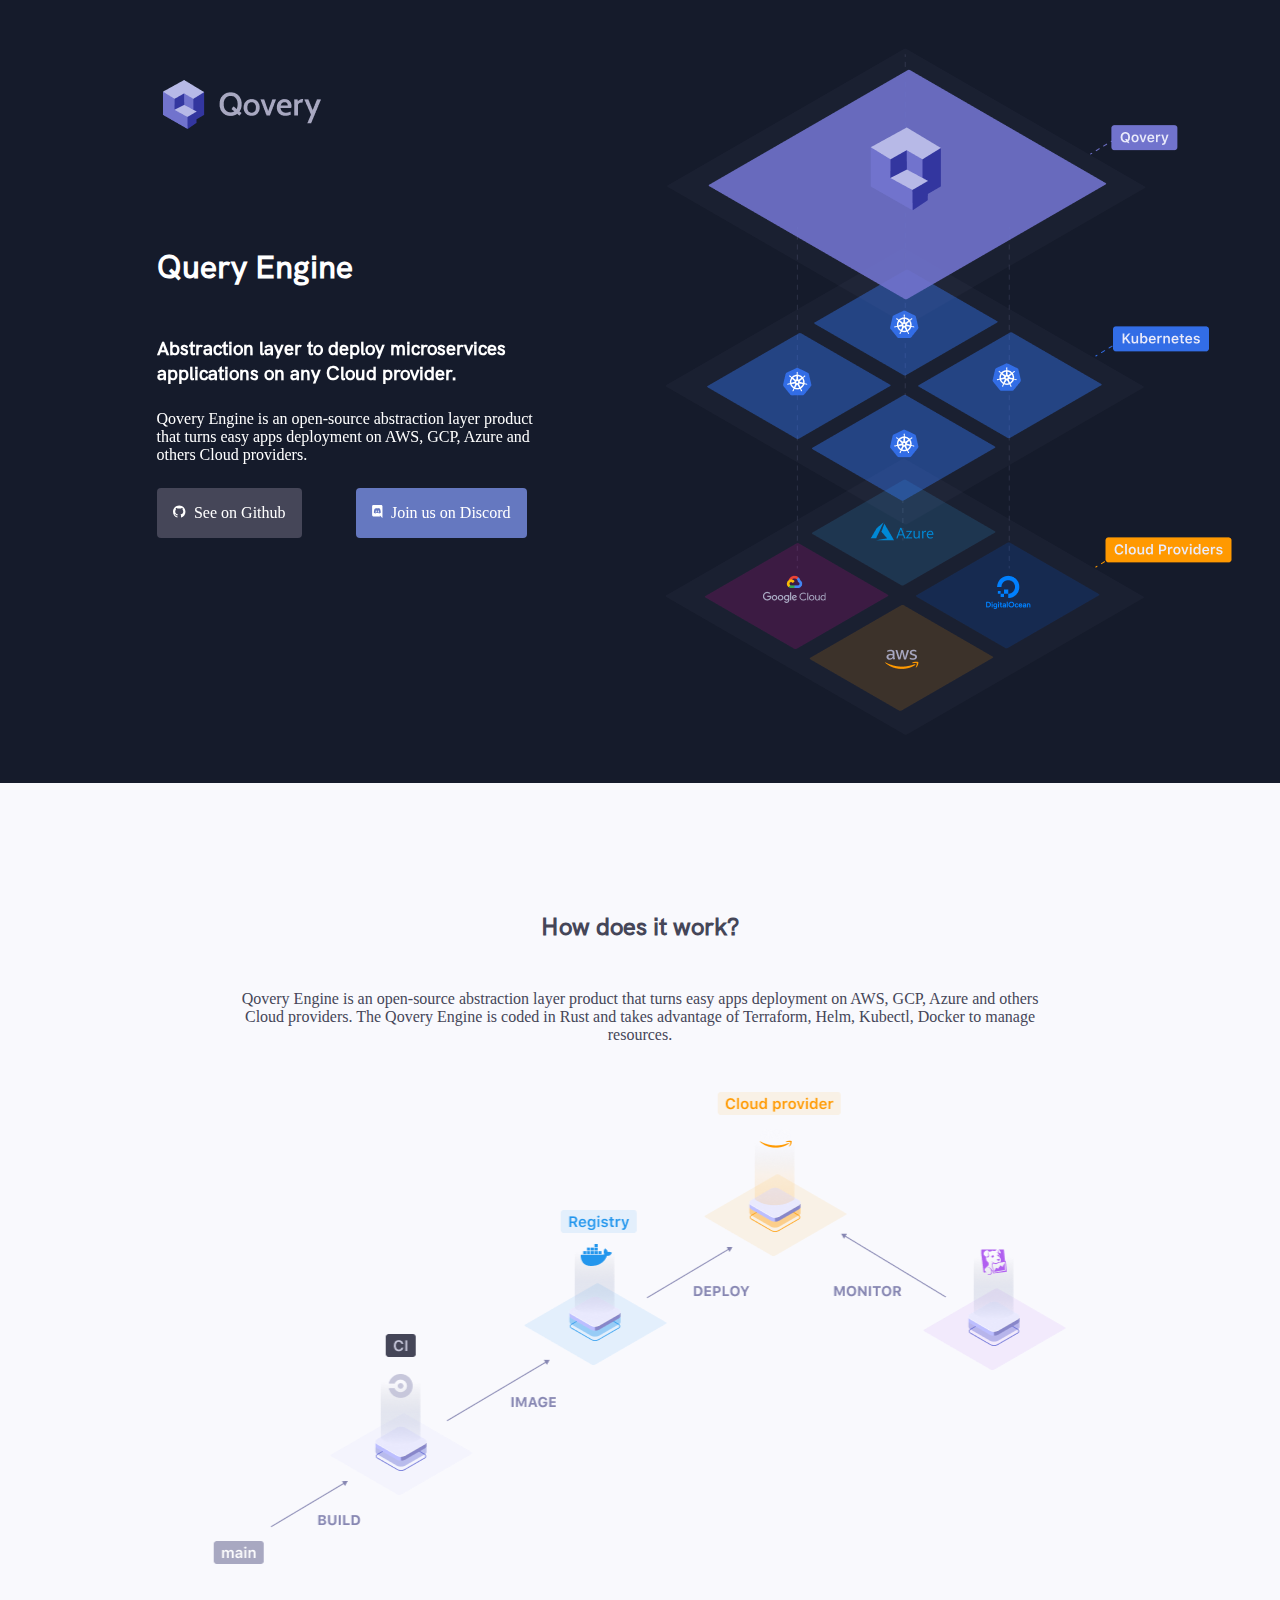
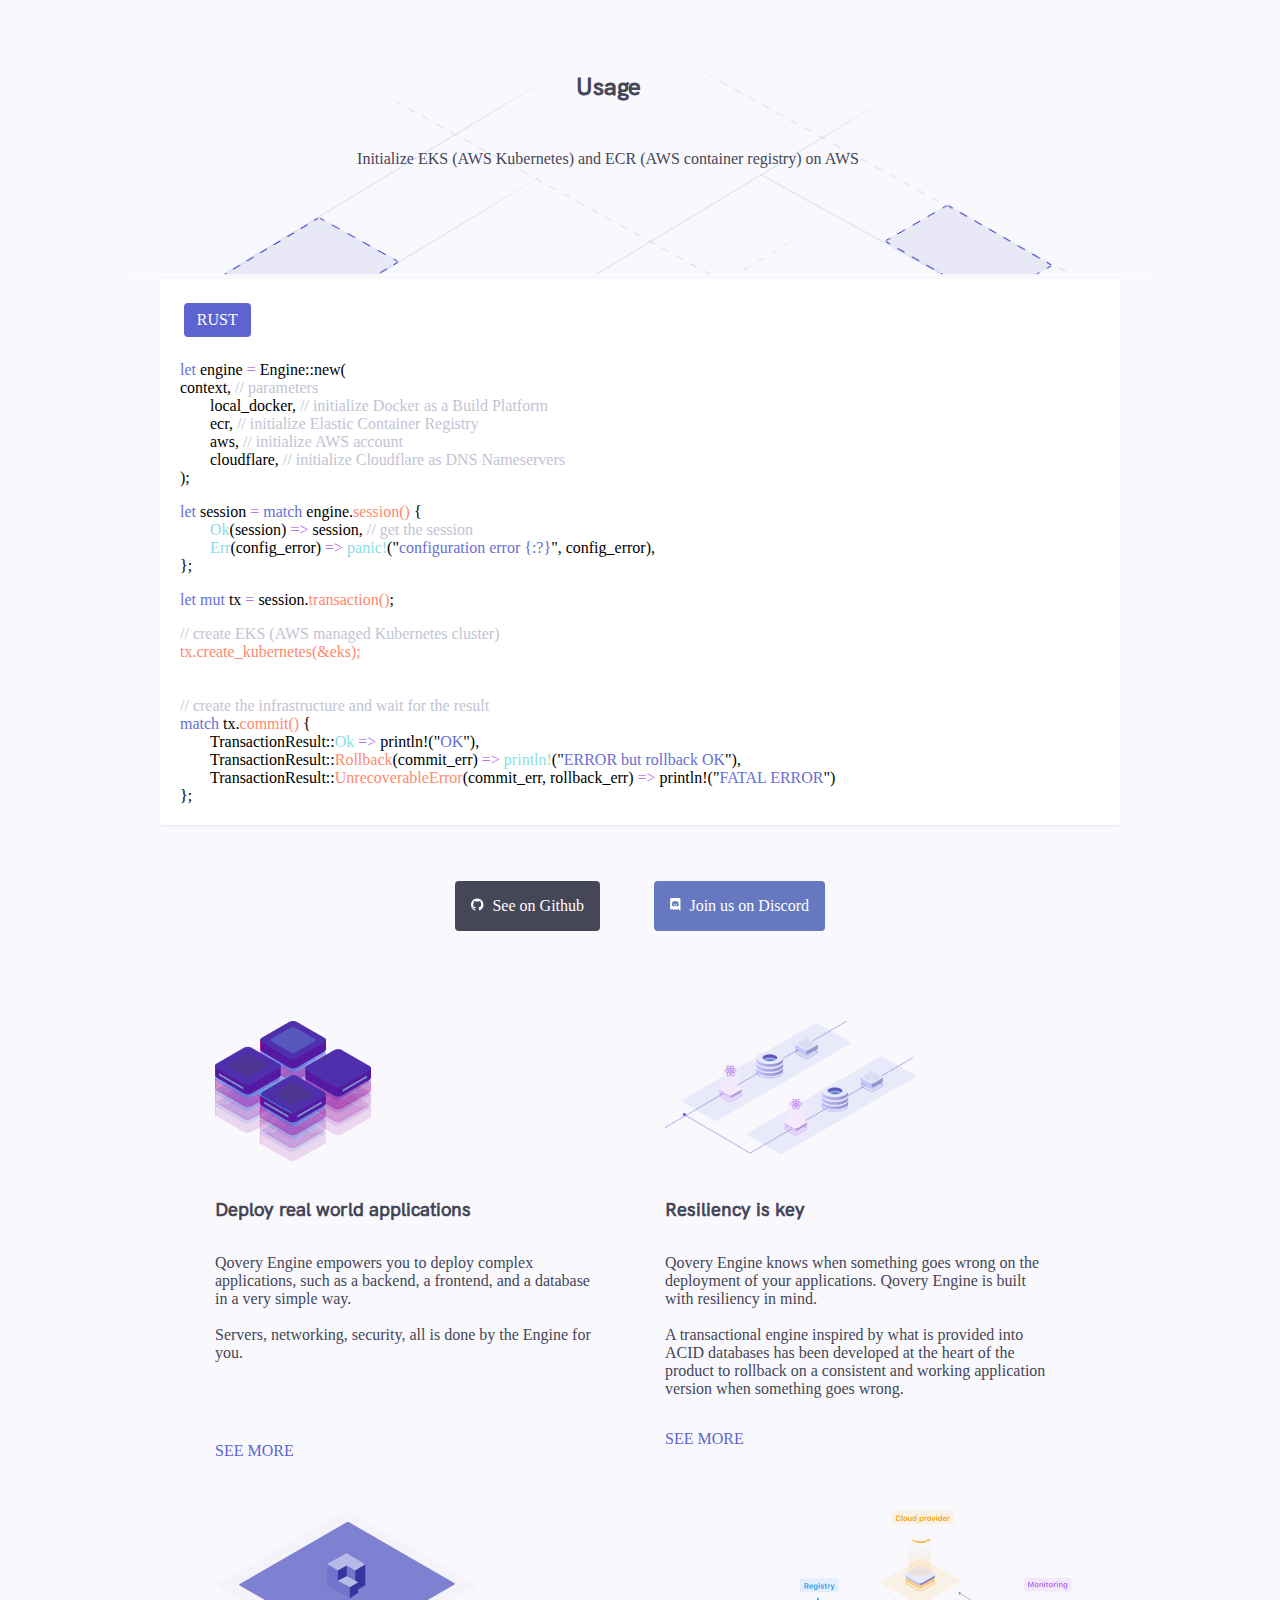
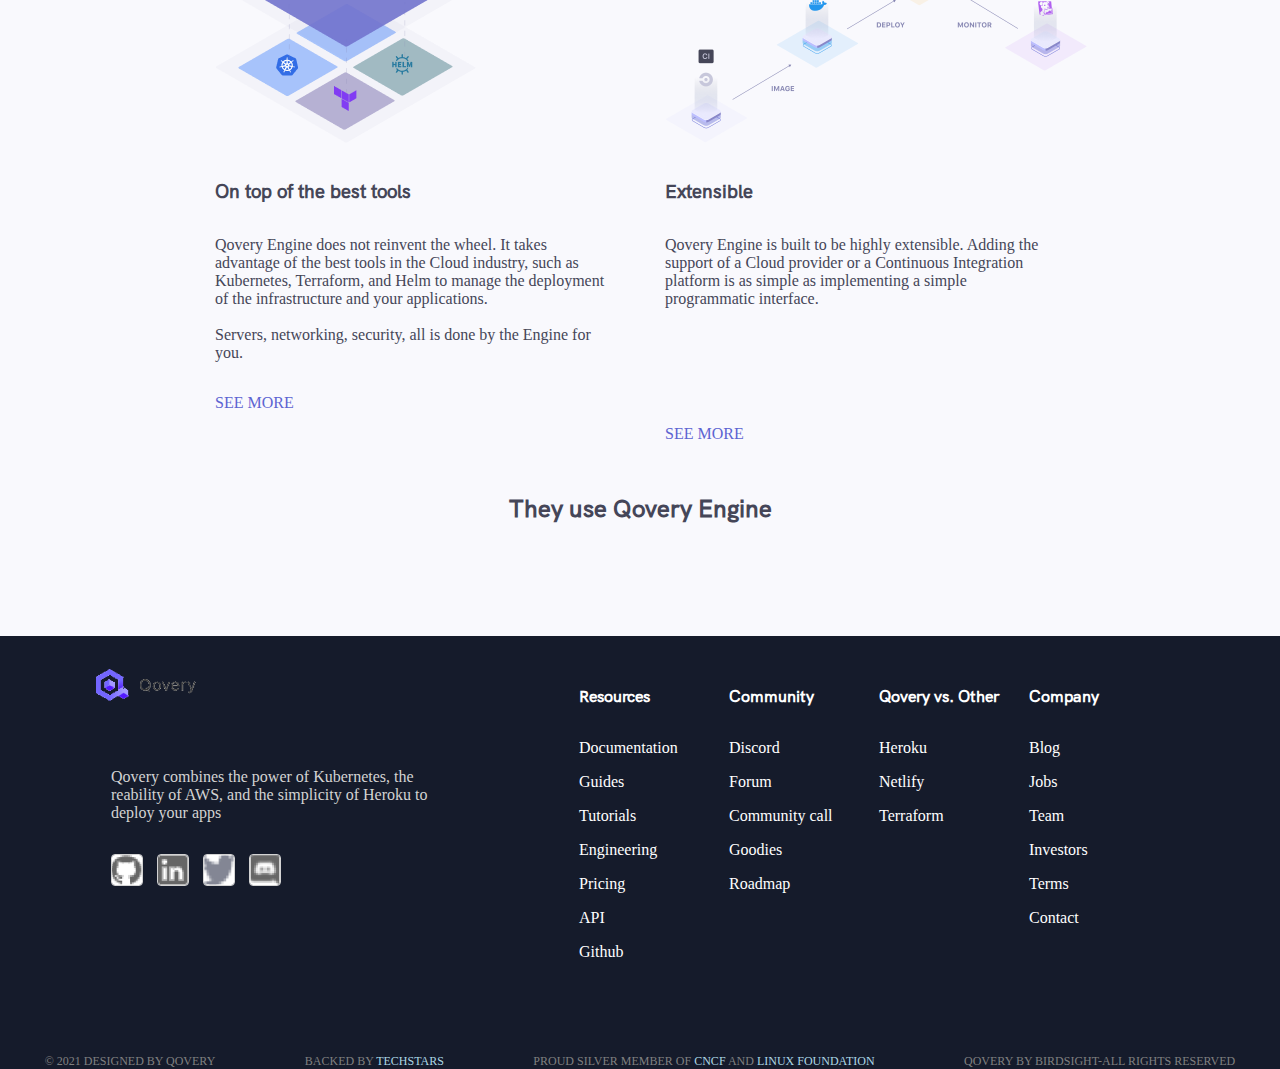
==== maquette3/index.html @ 0a4364fd "Add files via upload" ====
<!DOCTYPE html>
<html lang="fr">

<head>
    <meta charset="UTF-8">
    <meta http-equiv="X-UA-Compatible" content="IE=edge">
    <meta name="viewport" content="width=device-width, initial-scale=1.0">
    <meta name="description" content="Query Engine">
    <link rel="stylesheet" href="webfiles/css/style.css">
    <title>maquette3</title>
</head>

<body>
    <header>
        <div class="header">
            <img src="src/img/Logotype.png" alt="logo de qovery" class="logoQ">
            <div class="headerBody">
                <div class="textHeader">
                    <div class="titregit">
                        <h1>Query Engine</h1>
                        <iframe
                            src="https://ghbtns.com/github-btn.html?user=FauconRemi2&repo=Maquettes&type=star&count=true&size=large"
                            frameborder="0" scrolling="0" width="170" height="30" title="GitHub"></iframe>
                    </div>
                    <h3>Abstraction layer to deploy microservices applications on any Cloud provider.</h3>
                    <p>Qovery Engine is an open-source abstraction layer product that turns easy apps deployment on AWS,
                        GCP, Azure and others Cloud providers. </p>
                    <div class="boutons">
                        <a href="https://github.com/" title="redirection vers github" target="_blank"><img
                                src="src/img/Vector.svg" alt="logo de github">See on Github</a>
                        <a href="https://discord.com/" title="redirection vers discord" target="_blank"><img
                                src="src/img/discordicon.svg" alt="logo de discord">Join us on Discord</a>
                    </div>
                </div>
                <img src="src/img/Group.png" alt="image de presentation qovery" class="imgheader">
            </div>
        </div>
    </header>
    <main>
        <div class="articlesolo">
            <h2>How does it work?</h2>
            <p>Qovery Engine is an open-source abstraction layer product that turns easy apps deployment on AWS, GCP,
                Azure and others Cloud providers. The Qovery Engine is coded in Rust and takes advantage of Terraform,
                Helm, Kubectl, Docker to manage resources.</p>
            <img src="src/img/Group2.png" alt="processuce de mise en ligne sur le cloud provider">
            <div class="usage">
                <div class="UText">
                    <h2>Usage</h2>
                    <p>Initialize EKS (AWS Kubernetes) and ECR (AWS container registry) on AWS</p>
                </div>
                <img src="src/img/unknown.png" alt="image">
                <div class="code">
                    <a href="#">RUST</a>

                    <code><span class="bleu">let</span> engine <span class="opperateur">=</span> Engine::new(</code>
                    <code>context, <span class="commentaire">// parameters</span></code>
                    <code
                        class="tab">local_docker, <span class="commentaire">// initialize Docker as a Build Platform</span></code>
                    <code
                        class="tab">ecr, <span class="commentaire">// initialize Elastic Container Registry</span></code>
                    <code class="tab">aws, <span class="commentaire">// initialize AWS account</span></code>
                    <code
                        class="tab">cloudflare, <span class="commentaire">// initialize Cloudflare as DNS Nameservers</span></code>
                    <code>);</code>
                    <div></div>
                    <code><span class="bleu">let</span> session <span class="opperateur">=</span> <span class="bleu">match</span> engine.<span class="orange">session()</span> {</code>
                    <code
                        class="tab"><span class="t">Ok</span>(session) <span class="opperateur">=></span> session, <span class="commentaire">// get the session</span></code>
                    <code
                        class="tab"><span class="t">Err</span>(config_error) <span class="opperateur">=></span> <span class="t">panic!</span>("<span class="bleu">configuration error {:?}</span>", config_error),</code>
                    <code>};</code>
                    <div></div>
                    <code><span class="bleu">let mut</span> tx <span class="opperateur">=</span> session.<span class="orange">transaction()</span>;</code>
                    <div></div>
                    <code><span class="commentaire">// create EKS (AWS managed Kubernetes cluster)</span></code>
                    <span class="orange"><code>tx.<span class="orange">create_kubernetes</span>(&eks);</code></span>
                    <div></div>
                    <code><span class="commentaire">// create the infrastructure and wait for the result</span></code>
                    <code><span class="bleu">match</span> tx.<span class="orange">commit()</span> {</code>
                    <code
                        class="tab">TransactionResult::<span class="t">Ok</span> <span class="opperateur">=></span> println!("<span class="bleu">OK</span>"),</code>
                    <code
                        class="tab">TransactionResult::<span class="orange">Rollback</span>(commit_err) <span class="opperateur">=></span> <span class="t">println!</span>("<span class="bleu">ERROR but rollback OK</span>"),</code>
                    <code
                        class="tab">TransactionResult::<span class="orange">UnrecoverableError</span>(commit_err, rollback_err) <span class="opperateur">=></span> println!("<span class="bleu">FATAL ERROR</span>")</code>
                    <code>};</code>

                </div>
                <div class="boutons">
                    <a href="https://github.com/" title="redirection vers github" target="_blank"><img
                            src="src/img/Vector.svg" alt="logo de github">See on Github</a>
                    <a href="https://discord.com/" title="redirection vers discord" target="_blank"><img
                            src="src/img/discordicon.svg" alt="logo de discord">Join us on Discord</a>
                </div>
            </div>

        </div>
        <div class="articles">
            <article>
                <img src="src/img/DRWA.png" alt="">
                <div class="atexte">
                    <h3>Deploy real world applications</h3>
                    <p>Qovery Engine empowers you to deploy complex applications, such as a backend, a frontend, and a
                        database in a very simple way. <br><br> Servers, networking, security, all is done by the Engine
                        for you. </p>
                    <a href="#">SEE MORE</a>
                </div>
            </article>
            <article>
                <img src="src/img/RIK.png" alt="">
                <div class="atexte">
                    <h3>Resiliency is key</h3>
                    <p>Qovery Engine knows when something goes wrong on the deployment of your applications. Qovery
                        Engine is built with resiliency in mind. <br><br> A transactional engine inspired by what is
                        provided into ACID databases has been developed at the heart of the product to rollback on a
                        consistent and working application version when something goes wrong. </p>
                    <a href="#">SEE MORE</a>
                </div>
            </article>
            <article>
                <img src="src/img/OTOTBT.png" alt="">
                <div class="atexte">
                    <h3>On top of the best tools</h3>
                    <p>Qovery Engine does not reinvent the wheel. It takes advantage of the best tools in the Cloud
                        industry, such as Kubernetes, Terraform, and Helm to manage the deployment of the infrastructure
                        and your applications. <br><br> Servers, networking, security, all is done by the Engine for
                        you.</p>
                    <a href="#">SEE MORE</a>
                </div>
            </article>
            <article>
                <img src="src/img/E.png" alt="">
                <div class="atexte">
                    <h3>Extensible</h3>
                    <p>Qovery Engine is built to be highly extensible. Adding the support of a Cloud provider or a
                        Continuous Integration platform is as simple as implementing a simple programmatic interface.
                    </p>
                    <a href="#">SEE MORE</a>
                </div>
            </article>
        </div>
        <h2>They use Qovery Engine</h2>
    </main>
    <footer>

        <div class="footerA">
            <img class="logoQ" src="src/img/logo.PNG" alt="logo de Qovery">
            <div class="footerB">
                <p>Qovery combines the power of Kubernetes, the reability of AWS, and the simplicity of Heroku to deploy
                    your apps</p>
                <div class="logo">
                    <a href="https://github.com/" title="redirection vers github"><img src="src/img/logoGitHub.PNG"
                            alt="logo de github"></a>
                    <a href="https://fr.linkedin.com/" title="redirection vers linkedin"><img
                            src="src/img/logoLinkedin.PNG" alt="logo de linkedin"></a>
                    <a href="https://twitter.com/?lang=fr" title="redirection vers twiter"><img
                            src="src/img/logoTwiter.PNG" alt="logo de twiter"></a>
                    <a href="https://discord.com/" title="redirection vers discord"><img src="src/img/logoDiscord.PNG"
                            alt="logo de discord"></a>
                </div>
                <iframe src="https://ghbtns.com/github-btn.html?user=FauconRemi2&repo=Maquettes&type=star&count=true&size=large" frameborder="0" scrolling="0" width="170" height="30" title="GitHub"></iframe>
            </div>
            <div class="navs">
                <div class="nav">
                    <nav>
                        <ul>
                            <h4>Resources</h4>
                            <li><a href="#" title="redirection vers la documentation">Documentation</a></li>
                            <li><a href="#" title="redirection vers les guides">Guides</a></li>
                            <li><a href="#" title="redirection vers les tutoriel">Tutorials</a></li>
                            <li><a href="#" title="redirection vers engineering">Engineering</a></li>
                            <li><a href="#" title="redirection vers pricing">Pricing</a></li>
                            <li><a href="#" title="redirection vers les API">API</a></li>
                            <li><a href="#" title="redirection vers github">Github</a></li>
                        </ul>
                    </nav>
                    <nav>
                        <ul>
                            <h4>Community</h4>
                            <li><a href="#" title="redirection vers discord">Discord</a></li>
                            <li><a href="#" title="redirection vers le forum">Forum</a></li>
                            <li><a href="#" title="redirection vers community call">Community call</a></li>
                            <li><a href="#" title="redirection vers les goodies">Goodies</a></li>
                            <li><a href="#" title="redirection vers roadmap">Roadmap</a></li>
                        </ul>
                    </nav>
                </div>
                <div class="nav">
                    <nav>
                        <ul>
                            <h4>Qovery vs. Other</h4>
                            <li><a href="#" title="redirection vers heroku">Heroku</a></li>
                            <li><a href="#" title="redirection vers netlify">Netlify</a></li>
                            <li><a href="#" title="redirection vers terraform">Terraform</a></li>
                        </ul>
                    </nav>
                    <nav>
                        <ul>
                            <h4>Company</h4>
                            <li><a href="#" title="redirection vers le blog">Blog</a></li>
                            <li><a href="#" title="redirection vers jobs">Jobs</a></li>
                            <li><a href="#" title="redirection vers team">Team</a></li>
                            <li><a href="#" title="redirection vers investors">Investors</a></li>
                            <li><a href="#" title="redirection vers terms">Terms</a></li>
                            <li><a href="#" title="redirection vers contact">Contact</a></li>
                        </ul>
                    </nav>
                </div>
            </div>
        </div>
        <div class="foot">
            <p>&copy; 2021 DESIGNED BY QOVERY</p>
            <p>BACKED BY <span>TECHSTARS</span></p>
            <p>PROUD SILVER MEMBER OF <span>CNCF</span> AND <span>LINUX FOUNDATION</span></p>
            <p>QOVERY BY BIRDSIGHT-ALL RIGHTS RESERVED</p>
        </div>
    </footer>
</body>

</html>
---- maquette3/webfiles/css/style.css ----
@font-face {
  font-family: "HKGrotesk-medium";
  src: url("../../src/font/HKGrotesk-Medium.otf") format("opentype");
}
@font-face {
  font-family: "SF'UI Text";
  src: url("../../src/Font/SFUIText-Regular.ttf") format("opentype");
}
@font-face {
  font-family: "Hack-Regular";
  src: url("../../src/Font/Hack-Regular.ttf") format("opentype");
}
* {
  margin: 0;
  padding: 0;
}

h1, h2, h3, h4 {
  font-family: "HKGrotesk-medium";
}

p, a {
  font-family: "SF'UI Text";
}

header {
  background-color: #151B2B;
  padding: 3rem;
}
header .header {
  position: relative;
  max-width: 80rem;
  margin: 0 auto;
}
header .header .logoQ {
  position: absolute;
  top: 2rem;
  left: 10rem;
}
header h1, header h3, header p {
  color: white;
}
header .titregit {
  display: flex;
  justify-content: space-between;
}
header .headerBody {
  display: flex;
  justify-content: space-between;
  margin: 0 auto;
  max-width: 80rem;
}
header .textHeader {
  margin: auto;
  width: 400px;
}
header .textHeader h1, header .textHeader h3, header .textHeader iframe {
  margin: 1.5rem 0;
}
header .textHeader .titregit {
  display: flex;
  justify-content: space-between;
  flex-wrap: wrap;
}
header .boutons {
  display: flex;
  justify-content: space-between;
  max-width: 370px;
  flex-wrap: wrap;
  margin-bottom: 1.5rem;
}
header .boutons a {
  display: inline-block;
  padding: 1rem;
  color: white;
  text-decoration: none;
  border-radius: 4px;
  margin-top: 1.5rem;
}
header .boutons a img {
  height: 0.8rem;
  margin-right: 0.5rem;
}
header .boutons a:first-of-type {
  background-color: #454658;
}
header .boutons a:last-of-type {
  background-color: #6578C0;
}

body {
  background-color: #F9F9FD;
}

main {
  margin: 0 auto;
}
main .articlesolo {
  text-align: center;
}
main .articlesolo img {
  margin: 0 auto;
  max-width: 100%;
}
main .articlesolo h2, main .articlesolo p {
  color: #454658;
}
main .articlesolo h2 {
  padding-top: 8rem;
}
main .articlesolo p {
  margin: 3rem auto;
  width: 50rem;
  max-width: 100%;
}
main .articlesolo .usage {
  position: relative;
}
main .articlesolo .usage .UText {
  position: absolute;
  left: 39vw;
  top: -25px;
  width: 36rem;
}
main .articlesolo .code {
  margin: 0 auto;
  text-align: left;
  width: 60rem;
  max-width: 100%;
  background-color: white;
  box-shadow: 0px 2px 2px rgba(0, 0, 0, 0.05);
  border-radius: 3px;
}
main .articlesolo .code a {
  display: inline-block;
  padding: 0.5rem 0.8rem;
  background-color: #5D64D2;
  text-decoration: none;
  color: white;
  margin: 1.5rem;
  border-radius: 4px;
}
main .articlesolo .code div {
  height: 16px;
}
main .articlesolo code {
  margin-left: 20px;
  font-family: Hack-Regular;
  display: block;
}
main .articlesolo code:last-of-type {
  padding-bottom: 20px;
}
main .articlesolo .tab {
  margin-left: 50px;
}
main .articlesolo .bleu {
  color: #676ED5;
}
main .articlesolo .commentaire {
  color: #C3C3D4;
}
main .articlesolo .opperateur {
  color: #BB74F2;
}
main .articlesolo .orange {
  color: #FF896F;
}
main .articlesolo .t {
  color: #8ADDE5;
}
main .articlesolo .boutons {
  display: flex;
  justify-content: space-between;
  margin: 2rem auto;
  max-width: 370px;
  flex-wrap: wrap;
}
main .articlesolo .boutons a {
  margin-top: 1.5rem;
  display: inline-block;
  padding: 1rem;
  color: white;
  text-decoration: none;
  border-radius: 4px;
}
main .articlesolo .boutons a img {
  height: 0.8rem;
  margin-right: 0.5rem;
}
main .articlesolo .boutons a:first-of-type {
  background-color: #454658;
}
main .articlesolo .boutons a:last-of-type {
  background-color: #6578C0;
}
main .articles {
  display: flex;
  justify-content: space-around;
  flex-wrap: wrap;
  max-width: 900px;
  margin: 90px auto 0 auto;
}
main .articles article .atexte {
  margin-right: 10px;
}
main .articles article:nth-of-type(2) img {
  height: 140px;
}
main .articles article {
  width: 400px;
  margin-bottom: 50px;
}
main .articles article:nth-of-type(1) a {
  display: inline-block;
  margin-top: 3rem;
}
main .articles article:nth-of-type(4) a {
  display: inline-block;
  margin-top: 5.3rem;
}
main .articles h3, main .articles p {
  color: #454658;
  margin: 2rem 0;
}
main .articles a {
  text-decoration: none;
  color: #5D64D2;
}
main h2 {
  text-align: center;
  color: #454658;
  margin: 0 auto;
}

footer {
  margin-top: 7rem;
  background-color: #151B2B;
}
footer iframe {
  margin: 2.5rem;
}
footer .footerA {
  max-width: 80rem;
  margin: 0 auto;
  position: relative;
  display: flex;
  justify-content: space-around;
  flex-wrap: wrap;
  padding: 50px;
}
footer .logoQ {
  position: absolute;
  width: 100px;
  top: 2rem;
  left: 6rem;
}
footer .footerB {
  width: 21rem;
  position: relative;
  height: min-content;
}
footer .footerB p {
  margin: 2rem 0;
  color: lightgray;
}
footer .footerB img {
  width: 30px;
  height: 30px;
  margin-right: 10px;
  border-radius: 4px;
  border: 1px solid lightgray;
}
footer .footerB, footer nav {
  margin-top: 50px;
}
footer nav {
  width: 130px;
  margin: 0 10px;
}
footer nav h4 {
  color: white;
  margin-bottom: 2rem;
}
footer nav a {
  color: white;
  text-decoration: none;
  margin-bottom: 1rem;
  display: inline-block;
}
footer nav li {
  list-style: none;
}
footer .navs {
  display: flex;
  justify-content: space-around;
  flex-wrap: wrap;
}
footer .nav {
  max-width: 300px;
  display: flex;
  justify-content: space-between;
  flex-wrap: wrap;
}
footer .foot {
  max-width: 80rem;
  margin: 0 auto;
  display: flex;
  justify-content: space-around;
  flex-wrap: wrap;
  font-size: 12px;
  color: gray;
}
footer .foot span {
  color: lightblue;
}

@media screen and (max-width: 3100px) {
  main .articlesolo .usage .UText {
    position: absolute;
    left: 41vw;
  }
}
@media screen and (max-width: 2800px) {
  main .articlesolo .usage .UText {
    position: absolute;
    left: 40vw;
  }
}
@media screen and (max-width: 2500px) {
  main .articlesolo .usage .UText {
    position: absolute;
    left: 39vw;
  }
}
@media screen and (max-width: 2300px) {
  main .articlesolo .usage .UText {
    position: absolute;
    left: 38vw;
  }
}
@media screen and (max-width: 2100px) {
  main .articlesolo .usage .UText {
    position: absolute;
    left: 37vw;
  }
}
@media screen and (max-width: 1900px) {
  main .articlesolo .usage .UText {
    position: absolute;
    left: 34vw;
  }
}
@media screen and (max-width: 1700px) {
  main .articlesolo .usage .UText {
    position: absolute;
    left: 32vw;
  }
}
@media screen and (max-width: 1500px) {
  main .articlesolo .usage .UText {
    position: absolute;
    left: 29vw;
  }
}
@media screen and (max-width: 1400px) {
  header .header .logoQ {
    left: 12vw;
  }
}
@media screen and (max-width: 1300px) {
  main .articlesolo .usage .UText {
    position: absolute;
    left: 25vw;
  }

  header .header .logoQ {
    left: 9vw;
  }
}
@media screen and (max-width: 1200px) {
  header .header .logoQ {
    left: 6vw;
  }
}
@media screen and (max-width: 1100px) {
  main .articlesolo .usage .UText {
    position: absolute;
    left: 19vw;
  }

  header .header .logoQ {
    left: 3vw;
  }
}
@media screen and (max-width: 1035px) {
  header .header .logoQ {
    left: 0vw;
  }

  .imgheader {
    display: none;
  }

  .navs {
    margin-top: 2rem;
  }
}
@media screen and (max-width: 900px) {
  header .header .logoQ {
    top: 0;
  }

  header .headerBody {
    padding-top: 3rem;
  }

  article:last-of-type img {
    width: inherit;
  }
}
@media screen and (max-width: 800px) {
  article img {
    display: block;
    margin: 0 auto;
  }

  main .articlesolo .usage .UText {
    position: absolute;
    left: 14vw;
    top: -3rem;
  }
}
@media screen and (max-width: 700px) {
  main .articlesolo .usage .UText {
    position: absolute;
    left: 16vw;
    top: -4rem;
    width: 28rem;
  }
}
@media screen and (max-width: 700px) {
  main .articlesolo .usage .UText {
    position: absolute;
    left: 14vw;
    top: -6rem;
  }

  main .articlesolo .code {
    overflow: auto;
  }
}
@media screen and (max-width: 550px) {
  main .articlesolo .usage .UText {
    position: absolute;
    left: 9vw;
    top: -6rem;
  }
}
@media screen and (max-width: 700px) {
  main .articlesolo .usage .UText {
    position: absolute;
    left: 8vw;
    top: -7rem;
    width: 90vw;
  }
}
@media screen and (max-width: 450px) {
  main .articlesolo .usage .UText {
    position: absolute;
    left: 8vw;
    top: -9rem;
    width: 90vw;
  }

  article:last-of-type img {
    width: 100vw;
  }
}

/*# sourceMappingURL=style.css.map */
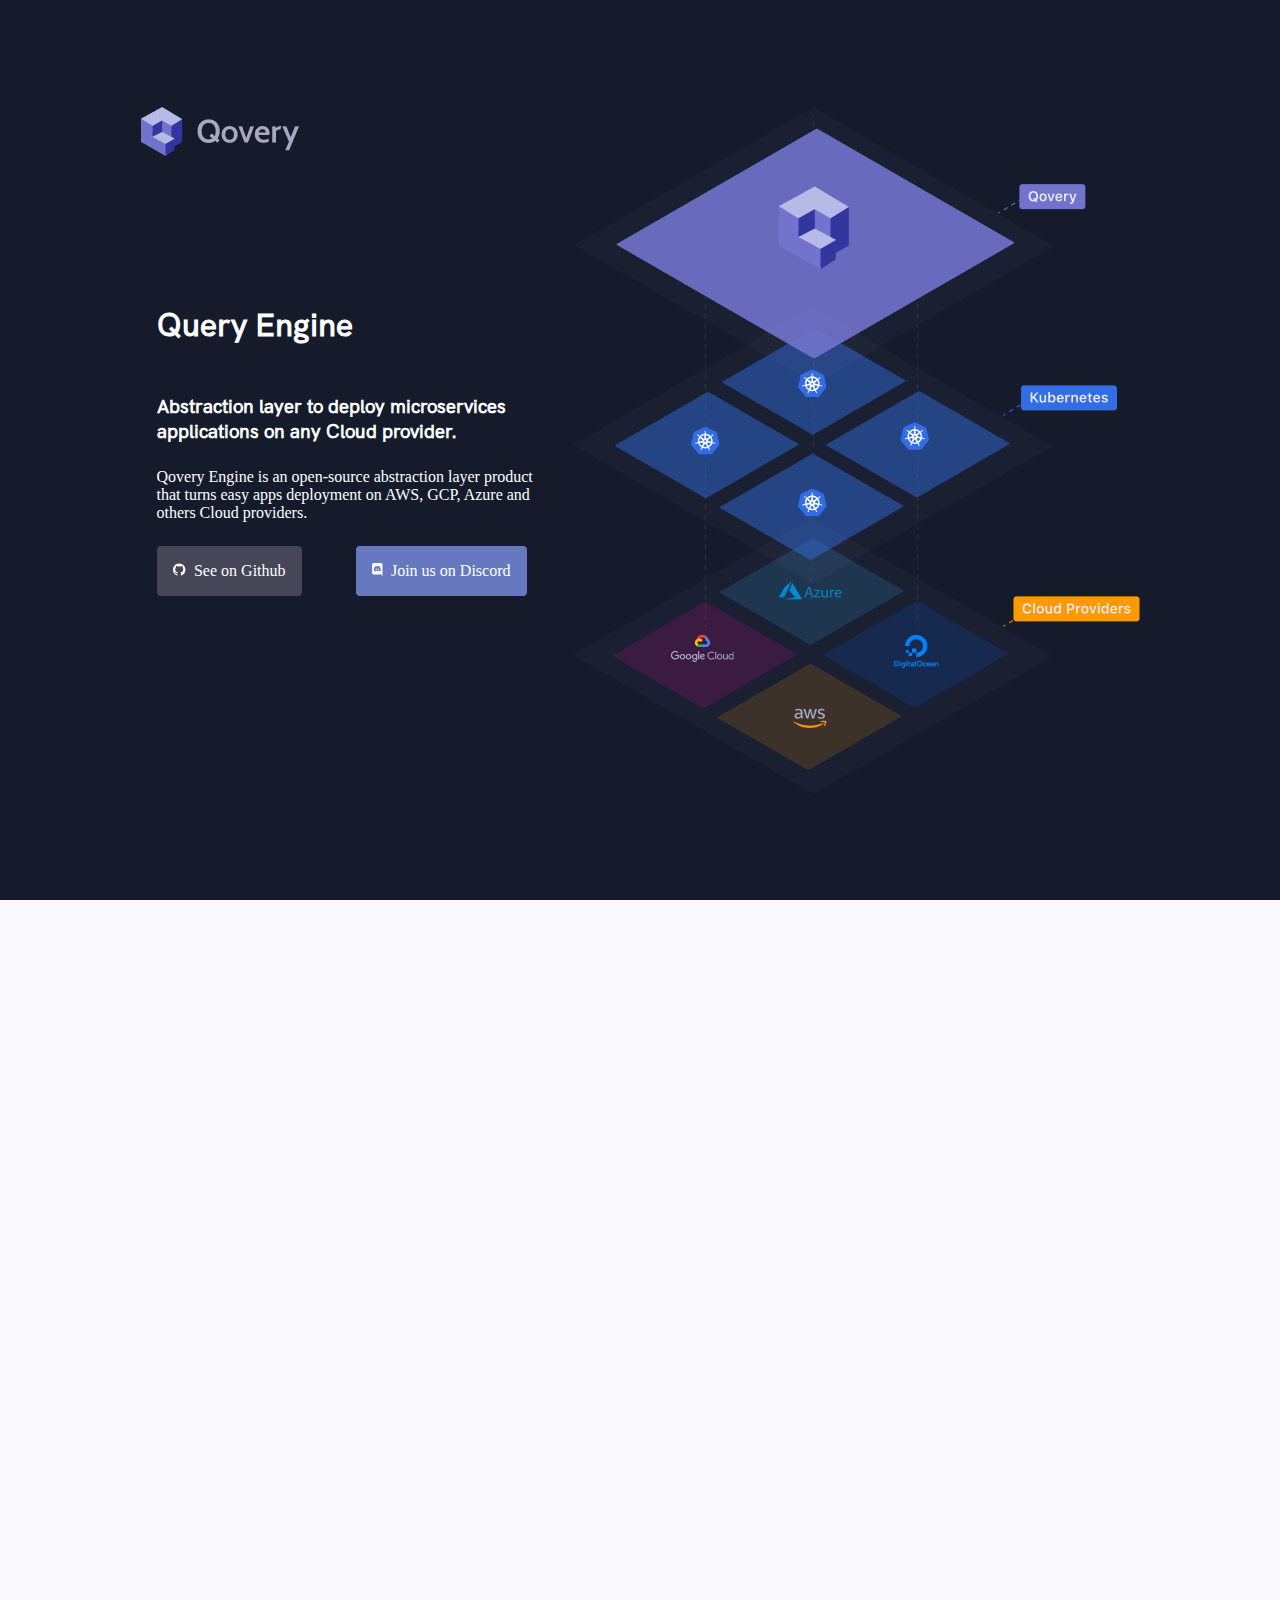
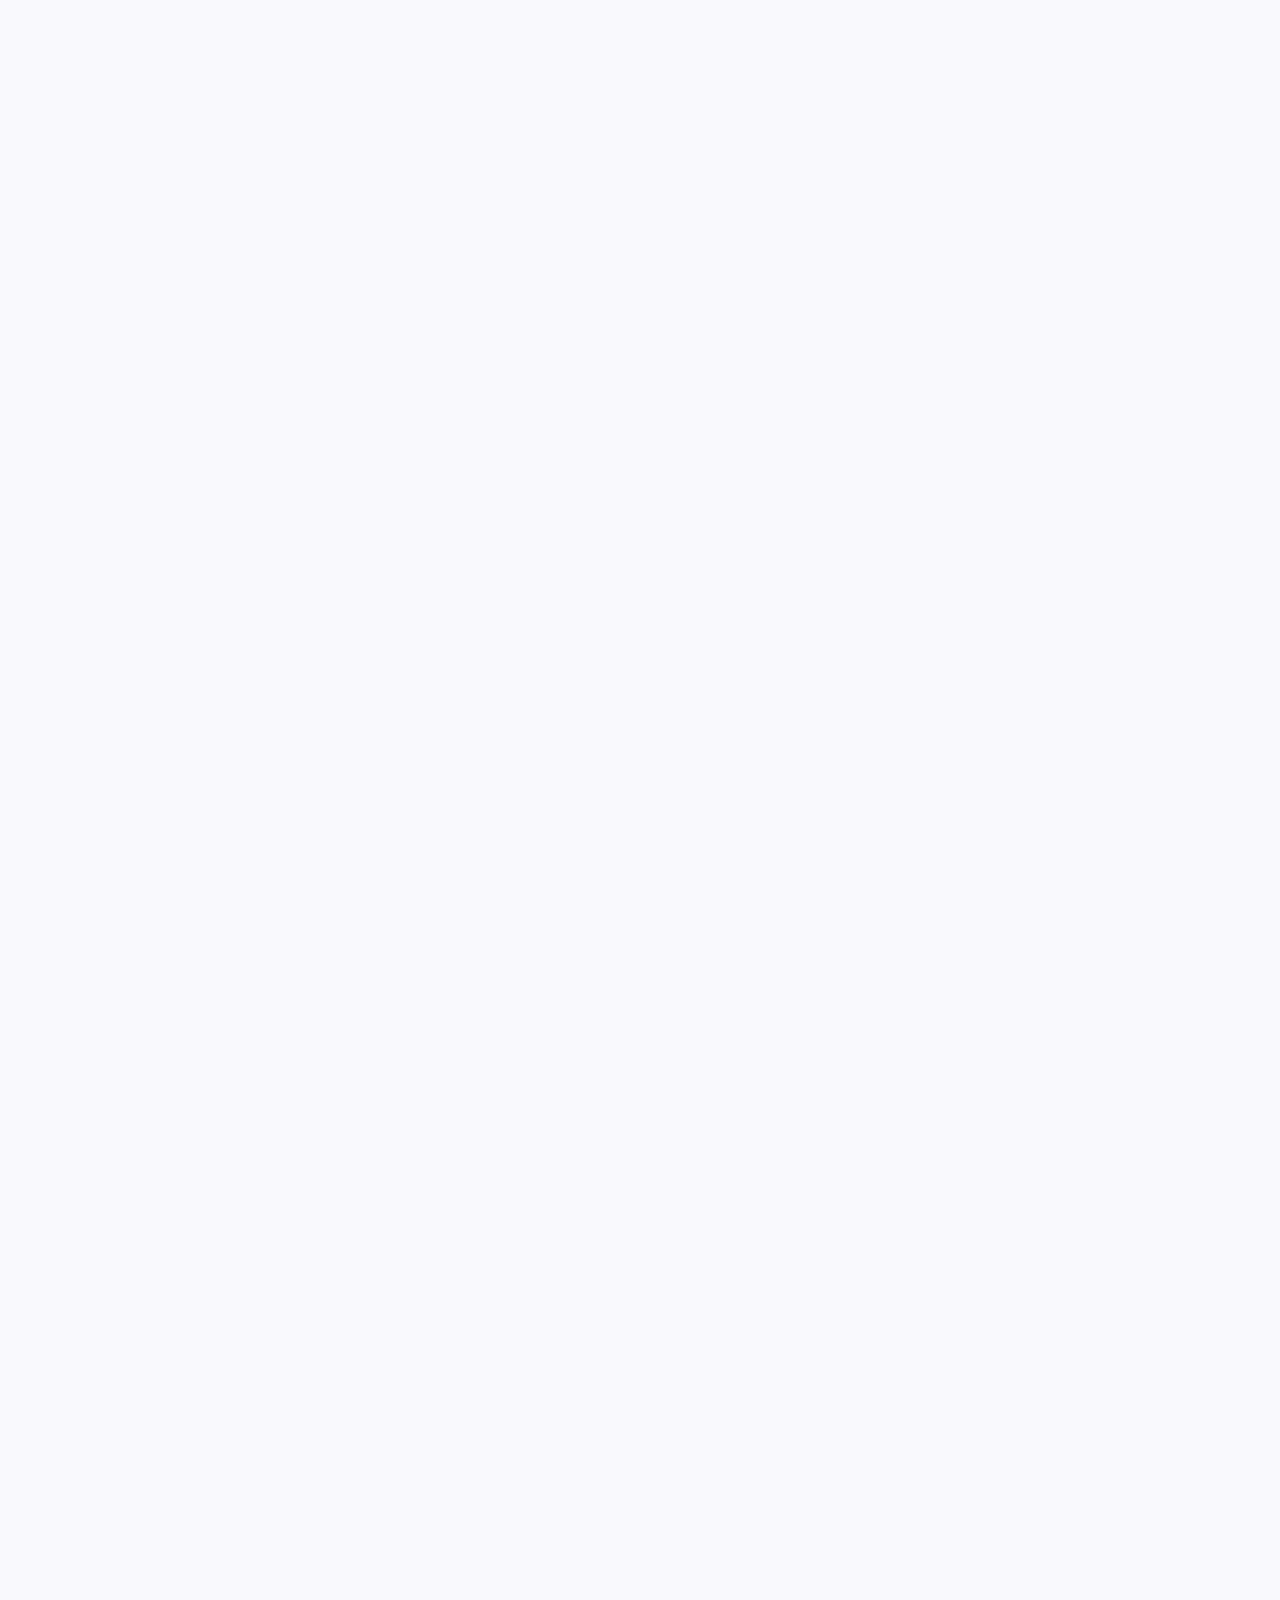
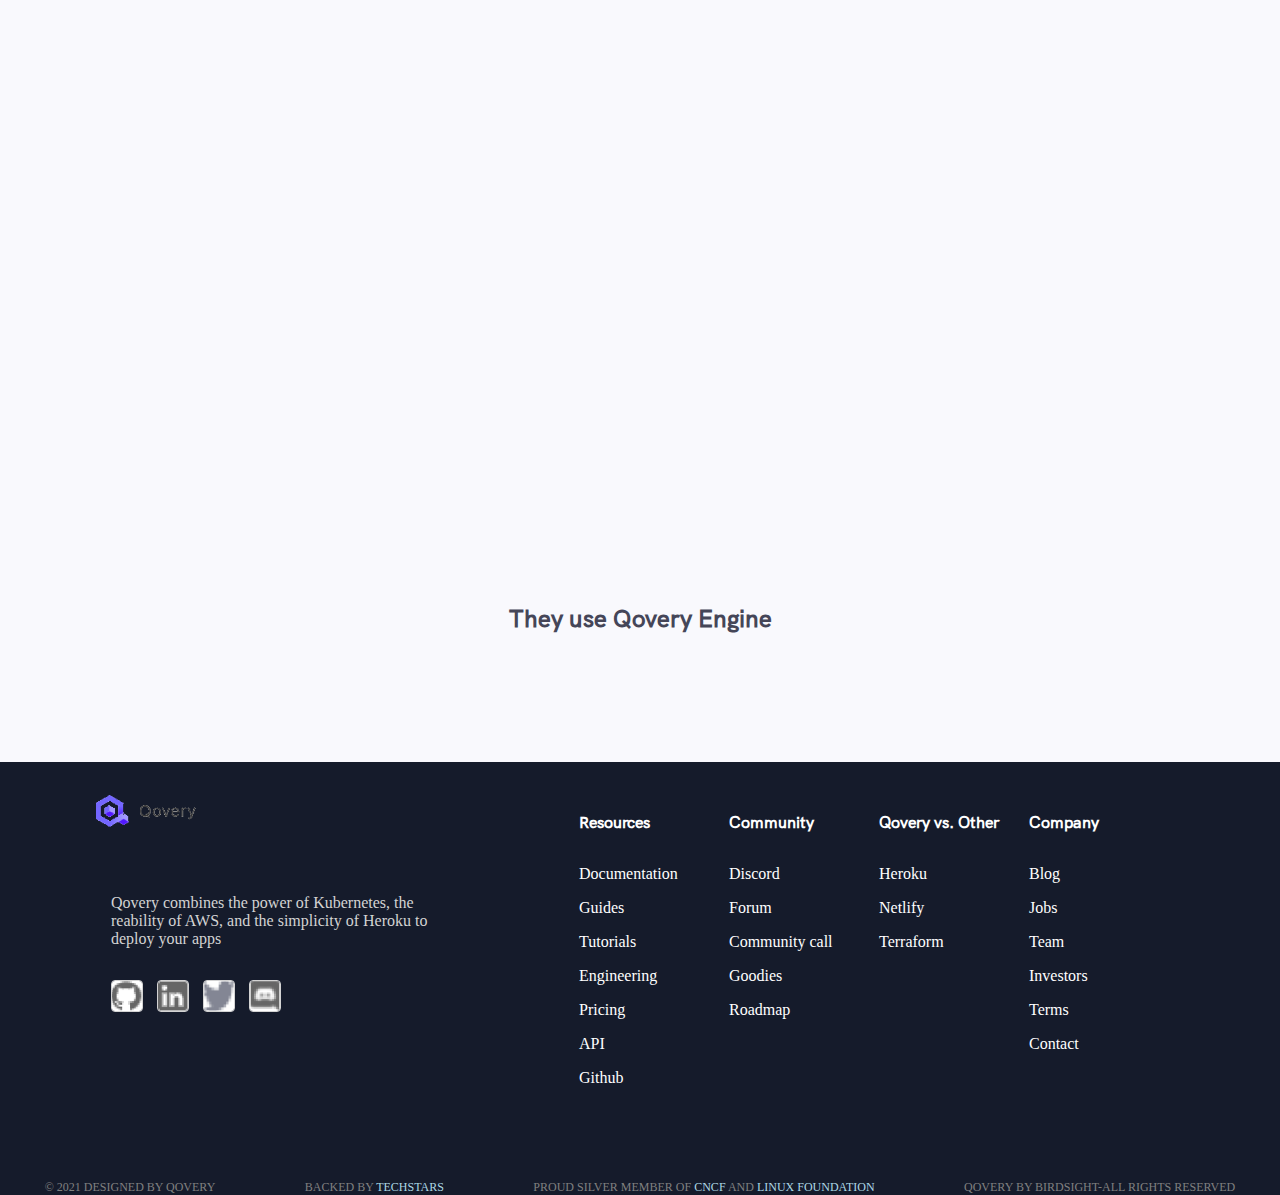
==== commit aa26284f: "Add files via upload" ====
--- a/maquette3/index.html
+++ b/maquette3/index.html
@@ -7,6 +7,7 @@
     <meta name="viewport" content="width=device-width, initial-scale=1.0">
     <meta name="description" content="Query Engine">
     <link rel="stylesheet" href="webfiles/css/style.css">
+    <link rel="stylesheet" href="https://unpkg.com/aos@next/dist/aos.css" />
     <title>maquette3</title>
 </head>
 
@@ -38,17 +39,18 @@
     </header>
     <main>
         <div class="articlesolo">
-            <h2>How does it work?</h2>
-            <p>Qovery Engine is an open-source abstraction layer product that turns easy apps deployment on AWS, GCP,
-                Azure and others Cloud providers. The Qovery Engine is coded in Rust and takes advantage of Terraform,
-                Helm, Kubectl, Docker to manage resources.</p>
-            <img src="src/img/Group2.png" alt="processuce de mise en ligne sur le cloud provider">
-            <div class="usage">
+            <div data-aos="fade-up">
+                <h2>How does it work?</h2>
+                <p>Qovery Engine is an open-source abstraction layer product that turns easy apps deployment on AWS, GCP,
+                    Azure and others Cloud providers. The Qovery Engine is coded in Rust and takes advantage of Terraform,
+                    Helm, Kubectl, Docker to manage resources.</p>
+                <img src="src/img/Group2.png" alt="processuce de mise en ligne sur le cloud provider">
+            </div>
+            <div class="usage" data-aos="fade-up">
                 <div class="UText">
                     <h2>Usage</h2>
                     <p>Initialize EKS (AWS Kubernetes) and ECR (AWS container registry) on AWS</p>
                 </div>
-                <img src="src/img/unknown.png" alt="image">
                 <div class="code">
                     <a href="#">RUST</a>
 
@@ -96,7 +98,7 @@
 
         </div>
         <div class="articles">
-            <article>
+            <article data-aos="fade-right">
                 <img src="src/img/DRWA.png" alt="">
                 <div class="atexte">
                     <h3>Deploy real world applications</h3>
@@ -106,7 +108,7 @@
                     <a href="#">SEE MORE</a>
                 </div>
             </article>
-            <article>
+            <article data-aos="fade-right">
                 <img src="src/img/RIK.png" alt="">
                 <div class="atexte">
                     <h3>Resiliency is key</h3>
@@ -117,7 +119,7 @@
                     <a href="#">SEE MORE</a>
                 </div>
             </article>
-            <article>
+            <article data-aos="fade-right">
                 <img src="src/img/OTOTBT.png" alt="">
                 <div class="atexte">
                     <h3>On top of the best tools</h3>
@@ -128,7 +130,7 @@
                     <a href="#">SEE MORE</a>
                 </div>
             </article>
-            <article>
+            <article data-aos="fade-right">
                 <img src="src/img/E.png" alt="">
                 <div class="atexte">
                     <h3>Extensible</h3>
@@ -216,5 +218,8 @@
         </div>
     </footer>
 </body>
-
+<script src="https://unpkg.com/aos@next/dist/aos.js"></script>
+  <script>
+    AOS.init();
+  </script>
 </html>--- a/maquette3/webfiles/css/style.css
+++ b/maquette3/webfiles/css/style.css
@@ -25,17 +25,17 @@
 
 header {
   background-color: #151B2B;
-  padding: 3rem;
+  height: 100vh;
+  display: flex;
 }
 header .header {
+  display: flex;
   position: relative;
   max-width: 80rem;
-  margin: 0 auto;
+  margin: auto;
 }
 header .header .logoQ {
   position: absolute;
-  top: 2rem;
-  left: 10rem;
 }
 header h1, header h3, header p {
   color: white;
@@ -52,7 +52,9 @@
 }
 header .textHeader {
   margin: auto;
-  width: 400px;
+  max-width: 400px;
+  padding: 1rem;
+  z-index: 1;
 }
 header .textHeader h1, header .textHeader h3, header .textHeader iframe {
   margin: 1.5rem 0;
@@ -93,6 +95,7 @@
 }
 
 main {
+  padding: 1rem;
   margin: 0 auto;
 }
 main .articlesolo {
@@ -113,14 +116,14 @@
   width: 50rem;
   max-width: 100%;
 }
-main .articlesolo .usage {
-  position: relative;
-}
 main .articlesolo .usage .UText {
-  position: absolute;
-  left: 39vw;
-  top: -25px;
-  width: 36rem;
+  max-width: 60rem;
+  margin: 0 auto;
+  background: url("../../src/img/unknown.png");
+  height: 18rem;
+}
+main .articlesolo .usage .UText p {
+  width: 70vw;
 }
 main .articlesolo .code {
   margin: 0 auto;
@@ -315,91 +318,12 @@
   color: lightblue;
 }
 
-@media screen and (max-width: 3100px) {
-  main .articlesolo .usage .UText {
+@media screen and (max-width: 1035px) {
+  .imgheader {
     position: absolute;
-    left: 41vw;
-  }
-}
-@media screen and (max-width: 2800px) {
-  main .articlesolo .usage .UText {
-    position: absolute;
-    left: 40vw;
-  }
-}
-@media screen and (max-width: 2500px) {
-  main .articlesolo .usage .UText {
-    position: absolute;
-    left: 39vw;
-  }
-}
-@media screen and (max-width: 2300px) {
-  main .articlesolo .usage .UText {
-    position: absolute;
-    left: 38vw;
-  }
-}
-@media screen and (max-width: 2100px) {
-  main .articlesolo .usage .UText {
-    position: absolute;
-    left: 37vw;
-  }
-}
-@media screen and (max-width: 1900px) {
-  main .articlesolo .usage .UText {
-    position: absolute;
-    left: 34vw;
-  }
-}
-@media screen and (max-width: 1700px) {
-  main .articlesolo .usage .UText {
-    position: absolute;
-    left: 32vw;
-  }
-}
-@media screen and (max-width: 1500px) {
-  main .articlesolo .usage .UText {
-    position: absolute;
-    left: 29vw;
-  }
-}
-@media screen and (max-width: 1400px) {
-  header .header .logoQ {
-    left: 12vw;
-  }
-}
-@media screen and (max-width: 1300px) {
-  main .articlesolo .usage .UText {
-    position: absolute;
-    left: 25vw;
-  }
-
-  header .header .logoQ {
-    left: 9vw;
-  }
-}
-@media screen and (max-width: 1200px) {
-  header .header .logoQ {
-    left: 6vw;
-  }
-}
-@media screen and (max-width: 1100px) {
-  main .articlesolo .usage .UText {
-    position: absolute;
-    left: 19vw;
-  }
-
-  header .header .logoQ {
-    left: 3vw;
-  }
-}
-@media screen and (max-width: 1035px) {
-  header .header .logoQ {
-    left: 0vw;
-  }
-
-  .imgheader {
-    display: none;
+    z-index: 0;
+    top: -15vh;
+    left: -6vw;
   }
 
   .navs {
@@ -407,10 +331,6 @@
   }
 }
 @media screen and (max-width: 900px) {
-  header .header .logoQ {
-    top: 0;
-  }
-
   header .headerBody {
     padding-top: 3rem;
   }
@@ -424,58 +344,31 @@
     display: block;
     margin: 0 auto;
   }
-
-  main .articlesolo .usage .UText {
-    position: absolute;
-    left: 14vw;
-    top: -3rem;
-  }
 }
 @media screen and (max-width: 700px) {
-  main .articlesolo .usage .UText {
-    position: absolute;
-    left: 16vw;
-    top: -4rem;
-    width: 28rem;
-  }
-}
-@media screen and (max-width: 700px) {
-  main .articlesolo .usage .UText {
-    position: absolute;
-    left: 14vw;
-    top: -6rem;
-  }
-
   main .articlesolo .code {
     overflow: auto;
   }
 }
-@media screen and (max-width: 550px) {
-  main .articlesolo .usage .UText {
-    position: absolute;
-    left: 9vw;
-    top: -6rem;
-  }
-}
 @media screen and (max-width: 700px) {
-  main .articlesolo .usage .UText {
-    position: absolute;
-    left: 8vw;
-    top: -7rem;
-    width: 90vw;
+  header .imgheader {
+    display: none;
   }
 }
 @media screen and (max-width: 450px) {
-  main .articlesolo .usage .UText {
-    position: absolute;
-    left: 8vw;
-    top: -9rem;
-    width: 90vw;
-  }
-
   article:last-of-type img {
     width: 100vw;
   }
 }
+@media screen and (max-height: 700px) {
+  .imgheader {
+    max-height: 100vh;
+  }
+}
+@media screen and (max-height: 400px) {
+  header .header .logoQ {
+    display: none;
+  }
+}
 
 /*# sourceMappingURL=style.css.map */
